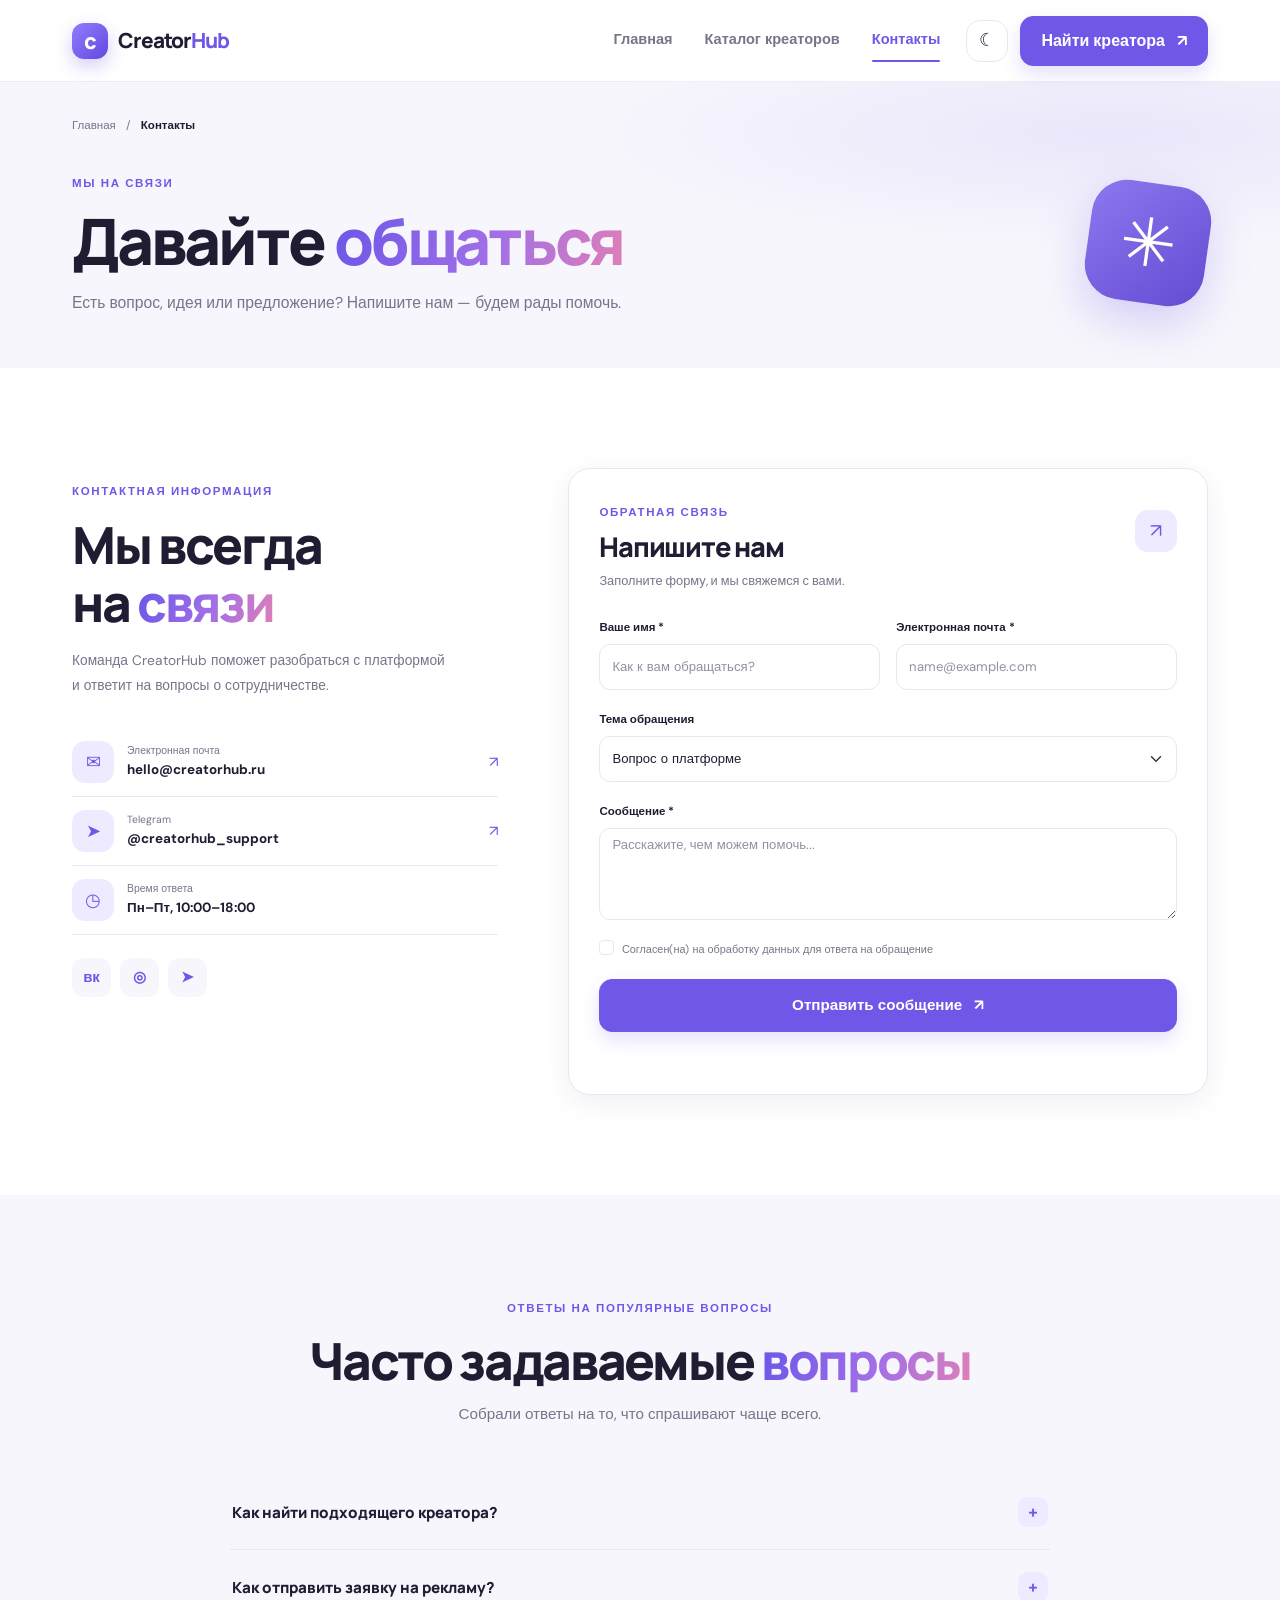
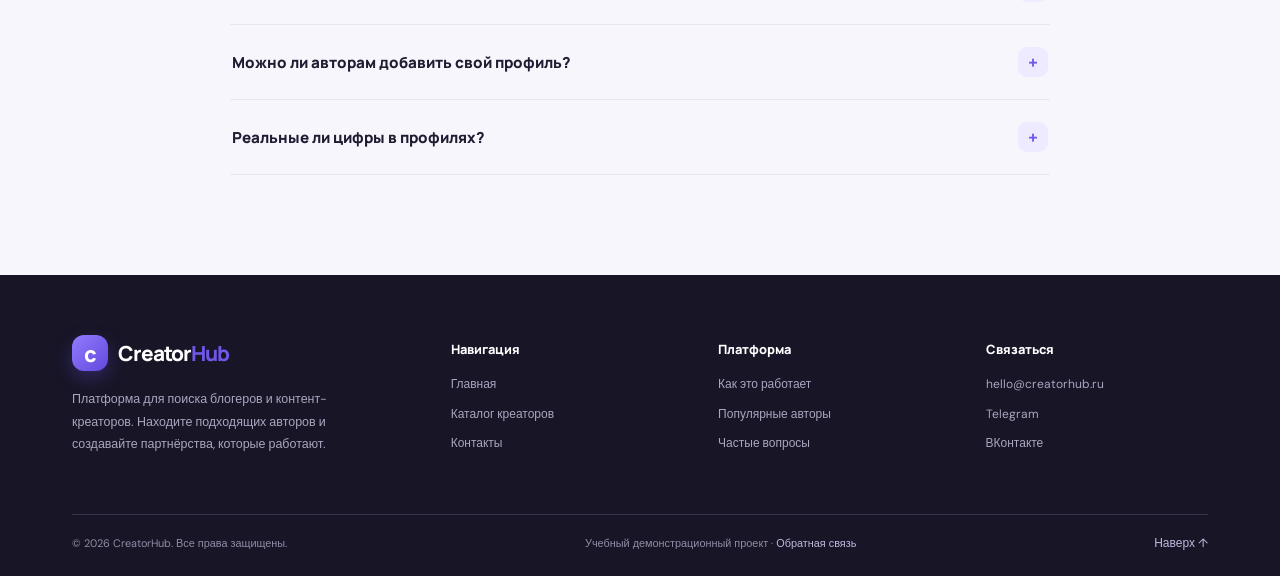
==== contacts.html @ 282c90c0 "Initial commit: CreatorHub website" ====
<!doctype html>
<html lang="ru">
<head>
  <meta charset="utf-8"><meta name="viewport" content="width=device-width, initial-scale=1">
  <meta name="description" content="Контакты CreatorHub — вопросы, предложения и обратная связь.">
  <title>Контакты — CreatorHub</title>
  <link rel="icon" href="assets/img/favicon.svg" type="image/svg+xml">
  <link rel="preconnect" href="https://fonts.googleapis.com"><link rel="preconnect" href="https://fonts.gstatic.com" crossorigin>
  <link href="https://fonts.googleapis.com/css2?family=DM+Sans:wght@400;500;600;700;800&family=Manrope:wght@400;500;600;700;800&display=swap" rel="stylesheet">
  <link href="https://cdn.jsdelivr.net/npm/bootstrap@5.3.3/dist/css/bootstrap.min.css" rel="stylesheet"><link href="assets/css/style.css" rel="stylesheet">
</head>
<body data-page="contacts">
  <div class="scroll-progress" id="scrollProgress"></div><div id="site-header"></div>
  <main>
    <section class="page-hero"><div class="container"><nav class="breadcrumbs" aria-label="Хлебные крошки"><a href="index.html">Главная</a><span>/</span><span>Контакты</span></nav><div class="page-hero-content"><div><span class="section-kicker">МЫ НА СВЯЗИ</span><h1>Давайте <span class="gradient-text">общаться</span></h1><p>Есть вопрос, идея или предложение? Напишите нам — будем рады помочь.</p></div><div class="contact-hero-mark">✳</div></div></div></section>
    <section class="section"><div class="container"><div class="contact-layout">
      <div class="contact-info-column reveal"><span class="section-kicker">КОНТАКТНАЯ ИНФОРМАЦИЯ</span><h2>Мы всегда<br>на <span class="gradient-text">связи</span></h2><p class="muted-copy">Команда CreatorHub поможет разобраться с платформой и ответит на вопросы о сотрудничестве.</p>
        <a class="contact-detail" href="mailto:hello@creatorhub.ru"><span class="contact-detail-icon">✉</span><span><small>Электронная почта</small><strong>hello@creatorhub.ru</strong></span><span class="contact-detail-arrow">↗</span></a>
        <a class="contact-detail" href="https://t.me/" target="_blank" rel="noopener"><span class="contact-detail-icon">➤</span><span><small>Telegram</small><strong>@creatorhub_support</strong></span><span class="contact-detail-arrow">↗</span></a>
        <div class="contact-detail"><span class="contact-detail-icon">◷</span><span><small>Время ответа</small><strong>Пн–Пт, 10:00–18:00</strong></span></div>
        <div class="social-links"><a href="https://vk.com/" target="_blank" rel="noopener" aria-label="ВКонтакте">вк</a><a href="https://instagram.com/" target="_blank" rel="noopener" aria-label="Instagram">◎</a><a href="https://t.me/" target="_blank" rel="noopener" aria-label="Telegram">➤</a></div>
      </div>
      <div class="contact-form-card reveal reveal-delay-1"><div class="form-card-heading"><div><span class="section-kicker">ОБРАТНАЯ СВЯЗЬ</span><h2>Напишите нам</h2></div><span class="form-heading-icon">↗</span></div><p>Заполните форму, и мы свяжемся с вами.</p>
        <form id="contactForm" class="needs-validation" novalidate>
          <div class="row g-3"><div class="col-md-6"><label class="form-label" for="contactName">Ваше имя *</label><input class="form-control" id="contactName" name="name" type="text" placeholder="Как к вам обращаться?" required minlength="2"><div class="invalid-feedback">Введите имя (не менее 2 символов).</div></div>
          <div class="col-md-6"><label class="form-label" for="contactEmail">Электронная почта *</label><input class="form-control" id="contactEmail" name="email" type="email" placeholder="name@example.com" required><div class="invalid-feedback">Введите корректный адрес почты.</div></div>
          <div class="col-12"><label class="form-label" for="contactSubject">Тема обращения</label><select class="form-select" id="contactSubject" name="subject"><option value="Вопрос о платформе">Вопрос о платформе</option><option value="Рекламное сотрудничество">Рекламное сотрудничество</option><option value="Стать креатором">Хочу стать креатором</option><option value="Другое">Другое</option></select></div>
          <div class="col-12"><label class="form-label" for="contactMessage">Сообщение *</label><textarea class="form-control" id="contactMessage" name="message" rows="4" placeholder="Расскажите, чем можем помочь..." required minlength="10"></textarea><div class="invalid-feedback">Напишите сообщение (не менее 10 символов).</div></div>
          <div class="col-12"><div class="form-check"><input class="form-check-input" id="contactAgree" type="checkbox" required><label class="form-check-label" for="contactAgree">Согласен(на) на обработку данных для ответа на обращение</label><div class="invalid-feedback">Необходимо подтвердить согласие.</div></div></div>
          <div class="col-12"><button class="btn btn-brand btn-lg w-100" type="submit">Отправить сообщение <span>↗</span></button><div class="form-status" id="contactStatus" aria-live="polite"></div></div></div>
        </form>
      </div>
    </div></div></section>
    <section class="section section-muted"><div class="container"><div class="section-heading text-center reveal"><span class="section-kicker">ОТВЕТЫ НА ПОПУЛЯРНЫЕ ВОПРОСЫ</span><h2>Часто задаваемые <span class="gradient-text">вопросы</span></h2><p>Собрали ответы на то, что спрашивают чаще всего.</p></div>
      <div class="faq-list reveal" id="faqList">
        <div class="faq-item"><button class="faq-question" aria-expanded="false">Как найти подходящего креатора? <span>+</span></button><div class="faq-answer"><p>Откройте каталог и воспользуйтесь поиском и фильтрами. Можно выбрать социальную сеть, тематику контента и диапазон подписчиков, а затем перейти в профиль автора.</p></div></div>
        <div class="faq-item"><button class="faq-question" aria-expanded="false">Как отправить заявку на рекламу? <span>+</span></button><div class="faq-answer"><p>На странице креатора заполните форму сотрудничества: укажите контактные данные, желаемый формат рекламы, бюджет и комментарий. В учебной версии отправка демонстрируется сообщением на странице.</p></div></div>
        <div class="faq-item"><button class="faq-question" aria-expanded="false">Можно ли авторам добавить свой профиль? <span>+</span></button><div class="faq-answer"><p>В демонстрационной версии каталог заполнен примерами. Возможность самостоятельной регистрации авторов может быть добавлена в следующей версии платформы.</p></div></div>
        <div class="faq-item"><button class="faq-question" aria-expanded="false">Реальные ли цифры в профилях? <span>+</span></button><div class="faq-answer"><p>Нет. Имена, фотографии и показатели в текущей версии являются демонстрационными данными, подготовленными для показа функций сайта.</p></div></div>
      </div>
    </div></section>
  </main>
  <div id="site-footer"></div><button class="back-to-top" id="backToTop" aria-label="Наверх">↑</button><div class="custom-cursor" id="customCursor" aria-hidden="true"></div>
  <script src="https://cdn.jsdelivr.net/npm/bootstrap@5.3.3/dist/js/bootstrap.bundle.min.js"></script><script src="assets/js/main.js"></script><script src="assets/js/forms.js"></script>
</body>
</html>
---- assets/css/style.css ----
:root{--bg:#fff;--surface:#fff;--surface-soft:#f7f6fc;--surface-strong:#f0eef9;--text:#201d33;--muted:#77758a;--line:#e9e6f1;--brand:#7057e8;--brand-dark:#5940d0;--brand-soft:#eeeaff;--green:#20b77b;--shadow:0 18px 55px rgba(39,28,89,.09);--shadow-small:0 8px 28px rgba(39,28,89,.07);--radius:22px;--font:'DM Sans',sans-serif;--heading:'Manrope',sans-serif}
[data-theme="dark"]{--bg:#151421;--surface:#201e30;--surface-soft:#242236;--surface-strong:#2c2942;--text:#f5f3ff;--muted:#aaa6bf;--line:#39354e;--brand:#9b89ff;--brand-dark:#8270ed;--brand-soft:#342e55;--shadow:0 18px 55px rgba(0,0,0,.25);--shadow-small:0 8px 28px rgba(0,0,0,.2)}
*{box-sizing:border-box}html{scroll-behavior:smooth;scroll-padding-top:92px}body{margin:0;background:var(--bg);color:var(--text);font-family:var(--font);font-size:15px;line-height:1.65;transition:background .25s,color .25s;overflow-x:hidden}a{color:inherit;text-decoration:none}button,input,select,textarea{font:inherit}img{max-width:100%;display:block}h1,h2,h3,h4,h5{font-family:var(--heading);font-weight:800;letter-spacing:-.045em;line-height:1.13}h1{font-size:clamp(2.8rem,6vw,5.15rem)}h2{font-size:clamp(2rem,4vw,3.25rem)}p{color:var(--muted)}.container{max-width:1160px}.gradient-text{background:linear-gradient(105deg,#7259e8 8%,#a16fe7 55%,#e07fb6 100%);-webkit-background-clip:text;background-clip:text;color:transparent}.section{padding:100px 0}.section-muted{background:var(--surface-soft)}.section-kicker,.eyebrow{font-size:.72rem;font-weight:800;letter-spacing:.14em;color:var(--brand);text-transform:uppercase}.micro-note{font-size:.72rem;text-align:right;margin:8px 0 0;color:var(--muted)}.muted-copy{color:var(--muted)}
.scroll-progress{position:fixed;z-index:1200;left:0;top:0;height:3px;width:0;background:linear-gradient(90deg,#7057e8,#d67bbe);transition:width .08s linear}.site-header{height:82px;position:sticky;top:0;z-index:1000;background:color-mix(in srgb,var(--bg) 88%,transparent);backdrop-filter:blur(16px);border-bottom:1px solid color-mix(in srgb,var(--line) 75%,transparent);transition:box-shadow .25s}.site-header.is-scrolled{box-shadow:0 8px 30px rgba(30,20,70,.06)}.nav-inner{height:100%;display:flex;align-items:center;justify-content:space-between;gap:26px}.brand{display:inline-flex;align-items:center;gap:10px;font-family:var(--heading);font-size:1.3rem;font-weight:800;letter-spacing:-.05em}.brand-mark{width:36px;height:36px;border-radius:12px;background:linear-gradient(135deg,#927cff,#6348dd);display:grid;place-items:center;color:#fff;font-size:1.35rem;font-weight:800;box-shadow:0 7px 18px rgba(112,87,232,.3)}.brand span:last-child em{font-style:normal;color:var(--brand)}.main-nav{display:flex;align-items:center;gap:32px;margin-left:auto}.main-nav a{font-weight:600;color:var(--muted);font-size:.91rem;transition:color .2s;position:relative}.main-nav a:hover,.main-nav a.active{color:var(--brand)}.main-nav a.active:after{content:"";position:absolute;bottom:-9px;left:0;right:0;height:2px;border-radius:5px;background:var(--brand)}.nav-actions{display:flex;align-items:center;gap:12px}.theme-toggle,.mobile-toggle{width:42px;height:42px;border-radius:14px;border:1px solid var(--line);background:var(--surface);color:var(--text);display:grid;place-items:center;font-size:1.1rem;cursor:pointer;transition:.2s}.theme-toggle:hover,.mobile-toggle:hover{border-color:var(--brand);color:var(--brand);transform:translateY(-2px)}.mobile-toggle{display:none}.btn-brand{background:var(--brand);color:#fff;border:1px solid var(--brand);border-radius:13px;font-weight:700;padding:12px 20px;box-shadow:0 8px 18px rgba(112,87,232,.18);transition:transform .2s,box-shadow .2s,background .2s}.btn-brand:hover,.btn-brand:focus{background:var(--brand-dark);border-color:var(--brand-dark);color:#fff;transform:translateY(-2px);box-shadow:0 12px 25px rgba(112,87,232,.28)}.btn-brand span,.btn-light span{margin-left:8px}.btn-soft{background:var(--brand-soft);color:var(--brand);border:1px solid transparent;border-radius:13px;font-weight:700;padding:12px 20px}.btn-soft:hover{background:var(--surface-strong);color:var(--brand)}.btn-lg{font-size:.95rem;padding:14px 23px}.btn-light{border-radius:13px;font-weight:800;padding:14px 22px;color:#644bd5!important}.btn-light:hover{transform:translateY(-2px)}
.hero-section{position:relative;padding:78px 0 0;background:radial-gradient(ellipse at 83% 45%,rgba(159,132,255,.12),transparent 39%),var(--bg)}.hero-grid{display:grid;grid-template-columns:1.02fr .98fr;align-items:center;gap:35px;min-height:570px}.eyebrow{display:inline-flex;align-items:center;gap:9px;padding:9px 13px;background:var(--brand-soft);border-radius:30px;letter-spacing:.06em;font-size:.65rem}.eyebrow-dot,.live-dot{width:7px;height:7px;border-radius:50%;background:#39c88d;box-shadow:0 0 0 4px rgba(57,200,141,.13)}.hero-copy h1{margin:24px 0 22px;max-width:650px}.hero-lead{font-size:1.06rem;max-width:560px;line-height:1.8;margin-bottom:28px}.hero-actions{display:flex;align-items:center;gap:13px;flex-wrap:wrap}.hero-proof{display:flex;align-items:center;gap:14px;margin-top:35px}.avatar-stack{display:flex;align-items:center;padding-left:4px}.avatar-stack img,.avatar-stack span{width:34px;height:34px;border-radius:50%;border:3px solid var(--bg);object-fit:cover;margin-left:-7px}.avatar-stack span{background:var(--brand-soft);color:var(--brand);display:grid;place-items:center;font-size:.7rem;font-weight:800}.hero-proof strong,.hero-proof small{display:block}.hero-proof strong{font-size:.78rem}.hero-proof small{font-size:.72rem;color:var(--muted)}.hero-visual{position:relative;min-height:520px;display:grid;place-items:center}.hero-main-card{position:relative;z-index:2;width:min(350px,78%);padding:15px;border-radius:25px;background:var(--surface);border:1px solid var(--line);box-shadow:0 24px 80px rgba(54,37,116,.16);transform:rotate(2.5deg)}.hero-card-top{display:flex;align-items:center;gap:9px;padding:1px 4px 13px;font-size:.72rem;font-weight:800}.mini-arrow{margin-left:auto;color:var(--brand)}.hero-feature-profile{height:330px;border-radius:17px;position:relative;overflow:hidden;background:var(--surface-strong)}.hero-feature-profile:after{content:"";position:absolute;inset:25% 0 0;background:linear-gradient(transparent,rgba(12,9,28,.8))}.hero-feature-profile img{width:100%;height:100%;object-fit:cover;object-position:center 32%}.hero-profile-overlay{position:absolute;z-index:1;left:20px;right:20px;bottom:18px;color:white}.profile-tag{font-size:.55rem;letter-spacing:.15em;color:#d6ceff;font-weight:800}.hero-profile-overlay h3{font-size:1.7rem;margin:6px 0 0}.hero-profile-overlay p{color:rgba(255,255,255,.78);font-size:.8rem;margin:2px 0 0}.hero-card-bottom{display:flex;align-items:center;justify-content:space-between;padding:14px 6px 1px}.hero-card-bottom small,.hero-card-bottom strong{display:block}.hero-card-bottom small{font-size:.61rem;color:var(--muted)}.hero-card-bottom strong{font-size:.95rem}.trend-pill{background:#e4fbef;color:#15965f;border-radius:20px;padding:6px 9px;font-size:.67rem;font-weight:800}.floating-note{position:absolute;z-index:3;display:flex;align-items:center;gap:10px;background:var(--surface);padding:12px 15px;border:1px solid var(--line);border-radius:15px;box-shadow:var(--shadow-small);animation:float 5s ease-in-out infinite}.note-top{top:80px;right:-5px}.note-bottom{bottom:75px;left:-18px;animation-delay:-2s}.floating-note strong,.floating-note small{display:block}.floating-note strong{font-size:.72rem}.floating-note small{color:var(--muted);font-size:.62rem}.note-icon{width:32px;height:32px;border-radius:10px;display:grid;place-items:center}.note-purple{background:var(--brand-soft);color:var(--brand)}.note-green{background:#e5fbf0;color:#17a56b}.hero-orbit{position:absolute;border:1px solid rgba(131,111,232,.18);border-radius:50%;width:450px;height:450px}.orbit-two{width:350px;height:350px;border-style:dashed}.hero-sparkle{position:absolute;color:#a58ef7;font-size:2rem}.sparkle-one{top:40px;left:65px}.sparkle-two{bottom:30px;right:45px;font-size:1.3rem}.hero-bottom-line{display:flex;justify-content:space-between;align-items:center;gap:20px;padding:24px 0 22px;border-top:1px solid var(--line);margin-top:12px;color:var(--muted);font-size:.75rem}.platform-wordmarks{display:flex;gap:28px;align-items:center;color:var(--text);font-weight:800;font-size:.8rem}.platform-wordmarks span{opacity:.75}
.section-stats{padding:0 0 32px}.stats-panel{display:grid;grid-template-columns:1.35fr repeat(3,1fr);align-items:center;padding:32px 38px;border:1px solid var(--line);border-radius:22px;background:var(--surface);box-shadow:var(--shadow-small);gap:20px}.stats-intro h2{font-size:1.6rem;margin:9px 0 0}.stat-item{padding-left:25px;border-left:1px solid var(--line)}.stat-item strong{font-family:var(--heading);font-size:1.8rem;letter-spacing:-.06em;display:block;color:var(--text)}.stat-item span{font-size:.75rem;color:var(--muted)}.section-heading{max-width:720px;margin:0 auto 48px}.section-heading h2,.section-heading-row h2{margin:13px 0 12px}.section-heading p,.section-heading-row p{margin:0;font-size:.95rem}.steps-grid{display:grid;grid-template-columns:repeat(3,1fr);gap:20px}.step-card{position:relative;padding:30px;border:1px solid var(--line);border-radius:20px;background:var(--surface);transition:transform .25s,border-color .25s,box-shadow .25s}.step-card:hover{transform:translateY(-7px);border-color:rgba(112,87,232,.4);box-shadow:var(--shadow-small)}.step-number{position:absolute;top:25px;right:25px;font-size:.7rem;font-weight:800;color:var(--muted);opacity:.6}.step-icon{width:52px;height:52px;display:grid;place-items:center;border-radius:16px;background:var(--brand-soft);color:var(--brand);font-size:1.6rem;margin-bottom:28px}.step-card h3{font-size:1.2rem;margin-bottom:10px}.step-card p{font-size:.84rem;line-height:1.75;margin:0}.section-heading-row{display:flex;align-items:flex-end;justify-content:space-between;gap:25px;margin-bottom:35px}.section-heading-row h2{margin-bottom:10px}.text-link{color:var(--brand);font-weight:800;font-size:.84rem;white-space:nowrap}.text-link span{margin-left:6px}.creator-card{height:100%;padding:12px;border:1px solid var(--line);border-radius:20px;background:var(--surface);transition:transform .25s,box-shadow .25s,border-color .25s;overflow:hidden}.creator-card:hover{transform:translateY(-6px);box-shadow:var(--shadow);border-color:rgba(112,87,232,.35)}.creator-card-image{height:205px;position:relative;border-radius:14px;overflow:hidden;background:var(--surface-strong)}.creator-card-image img{width:100%;height:100%;object-fit:cover;transition:transform .5s}.creator-card:hover .creator-card-image img{transform:scale(1.05)}.creator-badges{position:absolute;top:11px;left:11px;display:flex;gap:5px;flex-wrap:wrap}.creator-badge{padding:5px 9px;border-radius:30px;background:rgba(255,255,255,.92);color:#6250b7;font-size:.59rem;font-weight:800;backdrop-filter:blur(8px)}.creator-badge.badge-green{color:#13855b}.creator-badge.badge-blue{color:#3066bb}.creator-card-body{padding:14px 4px 3px}.creator-name-line{display:flex;align-items:center;justify-content:space-between;gap:8px}.creator-name-line h3{font-size:1.02rem;margin:0}.verified-mark{color:#5c9bea;font-size:.83rem}.creator-handle{font-size:.7rem;color:var(--muted);margin:3px 0 12px}.creator-category{display:inline-block;background:var(--surface-soft);border-radius:7px;padding:4px 8px;color:var(--muted);font-size:.65rem;margin-bottom:12px}.creator-meta{display:flex;justify-content:space-between;border-top:1px solid var(--line);padding-top:11px;margin-top:1px}.creator-meta small,.creator-meta strong{display:block}.creator-meta small{font-size:.62rem;color:var(--muted)}.creator-meta strong{font-size:.85rem}.creator-card-actions{display:flex;gap:8px;margin-top:13px}.creator-card-actions .btn{flex:1;padding:9px 8px;font-size:.75rem;border-radius:10px}.skeleton-card{height:370px;border-radius:20px;background:linear-gradient(100deg,var(--surface-strong) 25%,var(--surface-soft) 38%,var(--surface-strong) 60%);background-size:200% 100%;animation:shimmer 1.4s infinite}.platform-grid{display:grid;grid-template-columns:repeat(4,1fr);gap:16px}.platform-card{position:relative;padding:24px 20px;border:1px solid var(--line);border-radius:18px;background:var(--surface);transition:.25s}.platform-card:hover{transform:translateY(-5px);border-color:rgba(112,87,232,.4);box-shadow:var(--shadow-small)}.platform-symbol{width:45px;height:45px;border-radius:14px;display:grid;place-items:center;font-size:1.55rem;margin-bottom:19px}.tiktok-symbol{background:#eaf8f8;color:#15151c}.instagram-symbol{background:#fcebf2;color:#d64d8b}.youtube-symbol{background:#ffeded;color:#e33f3f}.telegram-symbol{background:#e7f4ff;color:#2793d4}.platform-card strong,.platform-card small{display:block}.platform-card strong{font-size:1rem}.platform-card small{font-size:.7rem;color:var(--muted);margin-top:3px}.platform-arrow{position:absolute;right:20px;top:24px;color:var(--brand)}.cta-section{padding-top:10px}.cta-panel{position:relative;display:flex;justify-content:space-between;align-items:center;gap:30px;padding:55px 60px;border-radius:25px;background:linear-gradient(115deg,#5741c7,#8165e9 65%,#a377db);color:white;overflow:hidden}.cta-panel .section-kicker{color:#ddd5ff}.cta-panel h2{font-size:clamp(1.8rem,4vw,2.65rem);margin:13px 0 12px;color:white}.cta-panel p{color:rgba(255,255,255,.75);margin:0}.cta-decoration{position:absolute;font-size:13rem;right:35%;top:-65px;color:rgba(255,255,255,.08);pointer-events:none}
.page-hero{padding:34px 0 52px;background:radial-gradient(ellipse at 87% 18%,rgba(151,126,245,.13),transparent 35%),var(--surface-soft)}.breadcrumbs{display:flex;align-items:center;gap:10px;font-size:.72rem;color:var(--muted);margin-bottom:35px}.breadcrumbs a:hover{color:var(--brand)}.breadcrumbs span:last-child{color:var(--text);font-weight:700}.page-hero-content{display:flex;justify-content:space-between;align-items:center;gap:30px}.page-hero h1{font-size:clamp(2.45rem,5vw,4rem);margin:10px 0 13px}.page-hero p{max-width:650px;margin:0;font-size:.98rem}.catalog-counter{display:flex;align-items:center;gap:12px;padding:17px 22px;border:1px solid var(--line);border-radius:16px;background:var(--surface)}.catalog-counter strong{font-size:2rem;font-family:var(--heading);letter-spacing:-.07em;color:var(--brand)}.catalog-counter span{font-size:.72rem;line-height:1.4;color:var(--muted)}.compact-page-hero{padding-bottom:39px}.compact-page-hero .breadcrumbs{margin-bottom:24px}.catalog-section{padding-top:55px}.filter-panel{background:var(--surface);border:1px solid var(--line);border-radius:20px;padding:22px;box-shadow:var(--shadow-small)}.search-wrap{position:relative;margin-bottom:18px}.search-icon{position:absolute;left:15px;top:7px;font-size:1.65rem;color:var(--muted)}.search-wrap .form-control{height:50px;padding-left:48px;padding-right:55px;border-radius:12px}.search-wrap kbd{position:absolute;right:14px;top:15px;font-size:.6rem;background:var(--surface-soft);color:var(--muted);border:1px solid var(--line);border-radius:5px;padding:2px 5px}.filter-grid{display:grid;grid-template-columns:repeat(4,1fr);gap:13px}.filter-field label,.form-label{font-size:.72rem;font-weight:700;margin-bottom:7px;color:var(--text)}.form-control,.form-select{background-color:var(--surface);color:var(--text);border:1px solid var(--line);border-radius:11px;min-height:46px;font-size:.82rem}.form-control::placeholder{color:var(--muted);opacity:.8}.form-control:focus,.form-select:focus{background:var(--surface);color:var(--text);border-color:var(--brand);box-shadow:0 0 0 .2rem rgba(112,87,232,.13)}.filter-bottom{display:flex;align-items:center;justify-content:space-between;border-top:1px solid var(--line);margin-top:17px;padding-top:14px;color:var(--muted);font-size:.72rem}.reset-filters{border:0;background:none;color:var(--brand);font-weight:800;font-size:.72rem}.catalog-toolbar{display:flex;align-items:flex-end;justify-content:space-between;margin:42px 0 20px}.catalog-toolbar h2{font-size:1.55rem;margin:0 0 6px}.catalog-toolbar p{font-size:.78rem;margin:0}.catalog-view-label{background:var(--surface-soft);padding:7px 11px;border-radius:20px;font-size:.64rem;color:var(--muted)}.empty-state{text-align:center;padding:70px 15px}.empty-icon{font-size:3.6rem;color:var(--brand)}.empty-state h3{font-size:1.35rem;margin:12px 0 8px}.empty-state p{font-size:.85rem}.catalog-bottom-note{text-align:center;padding-top:36px;color:var(--muted);font-size:.72rem}.catalog-bottom-note span{color:var(--brand)}
.profile-section{padding-top:45px}.profile-layout{display:grid;grid-template-columns:minmax(0,1.2fr) minmax(340px,.8fr);align-items:start;gap:28px}.profile-main-card,.collab-card{border:1px solid var(--line);border-radius:22px;background:var(--surface);box-shadow:var(--shadow-small)}.profile-main-card{overflow:hidden}.profile-cover{height:175px;background:linear-gradient(115deg,#6652d2,#a17be8 60%,#e49cc0);position:relative}.profile-cover:after{content:"✳";position:absolute;right:50px;top:-55px;font-size:15rem;color:rgba(255,255,255,.12)}.profile-summary{display:flex;align-items:flex-end;gap:22px;padding:0 28px 20px;margin-top:-68px;position:relative}.profile-avatar{width:132px;height:132px;border-radius:25px;object-fit:cover;border:5px solid var(--surface);box-shadow:var(--shadow-small);background:var(--surface-strong)}.profile-title-wrap{padding-bottom:8px;flex:1}.profile-title-wrap h2{font-size:1.75rem;margin:0 0 4px}.profile-handle{font-size:.8rem;color:var(--muted)}.profile-badge-row{display:flex;gap:6px;flex-wrap:wrap;margin-top:9px}.profile-content{padding:0 28px 28px}.profile-content h3{font-size:1.06rem;margin:26px 0 10px}.profile-content>p{font-size:.85rem;line-height:1.8}.profile-platforms{display:flex;gap:9px;flex-wrap:wrap}.social-chip{padding:9px 12px;border-radius:10px;background:var(--surface-soft);font-size:.72rem;font-weight:700;color:var(--text)}.social-chip:hover{background:var(--brand-soft);color:var(--brand)}.profile-stat-grid{display:grid;grid-template-columns:repeat(3,1fr);gap:10px;margin:18px 0}.profile-stat{background:var(--surface-soft);padding:15px;border-radius:13px}.profile-stat small,.profile-stat strong{display:block}.profile-stat small{font-size:.64rem;color:var(--muted)}.profile-stat strong{font-size:1.2rem;font-family:var(--heading);margin-top:4px}.format-list{display:flex;gap:8px;flex-wrap:wrap}.format-chip{padding:7px 10px;border:1px solid var(--line);border-radius:9px;font-size:.7rem;color:var(--muted)}.collab-card{padding:25px;position:sticky;top:105px}.collab-card h2{font-size:1.55rem;margin:9px 0}.collab-card>p{font-size:.78rem;margin-bottom:20px}.collab-card .form-control,.collab-card .form-select{font-size:.78rem}.form-status{font-size:.78rem;margin-top:12px;min-height:20px}.form-status.success{color:#159a67}.form-status.error{color:#d04c64}.profile-loading{grid-column:1/-1;text-align:center;padding:80px;color:var(--brand)}
.contact-hero-mark{width:120px;height:120px;border-radius:35px;display:grid;place-items:center;font-size:4.2rem;color:white;background:linear-gradient(135deg,#8d78ef,#654bd3);box-shadow:0 18px 45px rgba(112,87,232,.25);transform:rotate(8deg)}.contact-layout{display:grid;grid-template-columns:.8fr 1.2fr;gap:70px;align-items:start}.contact-info-column{padding:10px 0}.contact-info-column h2{margin:13px 0 17px}.contact-info-column>p{font-size:.86rem;max-width:380px;line-height:1.8;margin-bottom:30px}.contact-detail{display:flex;align-items:center;gap:13px;padding:13px 0;border-bottom:1px solid var(--line)}.contact-detail-icon{width:42px;height:42px;flex:0 0 42px;display:grid;place-items:center;border-radius:13px;background:var(--brand-soft);color:var(--brand);font-size:1.15rem}.contact-detail small,.contact-detail strong{display:block}.contact-detail small{font-size:.65rem;color:var(--muted)}.contact-detail strong{font-size:.84rem}.contact-detail-arrow{margin-left:auto;color:var(--brand)}.social-links{display:flex;gap:9px;margin-top:23px}.social-links a{width:39px;height:39px;display:grid;place-items:center;border-radius:12px;background:var(--surface-soft);font-weight:800;color:var(--brand)}.social-links a:hover{background:var(--brand);color:white}.contact-form-card{padding:30px;border:1px solid var(--line);background:var(--surface);border-radius:22px;box-shadow:var(--shadow-small)}.form-card-heading{display:flex;align-items:center;justify-content:space-between}.form-card-heading h2{font-size:1.7rem;margin:8px 0 0}.form-heading-icon{width:42px;height:42px;display:grid;place-items:center;border-radius:13px;background:var(--brand-soft);color:var(--brand);font-size:1.2rem}.contact-form-card>p{font-size:.8rem;margin:8px 0 22px}.form-check-label{font-size:.68rem;color:var(--muted)}.form-check-input{background-color:var(--surface);border-color:var(--line)}.form-check-input:checked{background-color:var(--brand);border-color:var(--brand)}.faq-list{max-width:820px;margin:0 auto}.faq-item{border-bottom:1px solid var(--line)}.faq-question{width:100%;display:flex;align-items:center;justify-content:space-between;gap:20px;padding:22px 2px;border:0;background:transparent;color:var(--text);text-align:left;font-family:var(--heading);font-size:.95rem;font-weight:800}.faq-question span{width:30px;height:30px;border-radius:9px;display:grid;place-items:center;background:var(--brand-soft);color:var(--brand);font-size:1.1rem;transition:transform .2s}.faq-question[aria-expanded="true"] span{transform:rotate(45deg)}.faq-answer{display:grid;grid-template-rows:0fr;transition:grid-template-rows .3s}.faq-answer p{overflow:hidden;margin:0;padding:0 45px 0 2px;font-size:.82rem;line-height:1.8}.faq-item.open .faq-answer{grid-template-rows:1fr}.faq-item.open .faq-answer p{padding-bottom:20px}
.site-footer{background:#171526;color:#fff;padding:60px 0 22px;margin-top:0}.footer-grid{display:grid;grid-template-columns:1.5fr 1fr 1fr 1fr;gap:45px;padding-bottom:42px}.footer-brand .brand{color:#fff;margin-bottom:17px}.footer-brand p{max-width:290px;color:#aaa6bf;font-size:.78rem;line-height:1.8}.footer-column h3{font-size:.8rem;letter-spacing:0;color:#fff;margin:7px 0 18px}.footer-column a,.footer-column span{display:block;color:#aaa6bf;font-size:.75rem;margin:10px 0;transition:color .2s}.footer-column a:hover{color:#c5baff}.footer-bottom{border-top:1px solid #38344e;padding-top:19px;display:flex;align-items:center;justify-content:space-between;gap:20px;color:#918da5;font-size:.68rem}.footer-bottom a{color:#c0b9df}.footer-back-top{color:#c0b9df;font-size:.75rem}.back-to-top{position:fixed;right:24px;bottom:24px;width:45px;height:45px;border:0;border-radius:14px;background:var(--brand);color:white;font-size:1.25rem;box-shadow:0 8px 22px rgba(112,87,232,.3);cursor:pointer;opacity:0;visibility:hidden;transform:translateY(10px);transition:.25s;z-index:900}.back-to-top.visible{opacity:1;visibility:visible;transform:translateY(0)}.custom-cursor{position:fixed;left:0;top:0;width:12px;height:12px;border:2px solid var(--brand);border-radius:50%;pointer-events:none;z-index:2000;transform:translate(-50%,-50%);opacity:0;transition:width .18s,height .18s,background .18s,opacity .2s}.custom-cursor.cursor-active{width:35px;height:35px;background:rgba(112,87,232,.12)}
.modal-backdrop-custom{position:fixed;inset:0;background:rgba(15,12,34,.62);backdrop-filter:blur(5px);z-index:1300;display:grid;place-items:center;padding:20px;opacity:0;animation:fadeIn .2s forwards}.creator-modal{position:relative;width:min(480px,100%);background:var(--surface);border-radius:22px;padding:18px;box-shadow:0 30px 100px rgba(0,0,0,.25);transform:translateY(12px);animation:modalIn .25s forwards}.modal-close{position:absolute;right:27px;top:27px;width:34px;height:34px;border:0;border-radius:10px;background:rgba(255,255,255,.92);color:#302b45;font-size:1.25rem;z-index:2}.modal-cover{height:180px;border-radius:15px;overflow:hidden}.modal-cover img{width:100%;height:100%;object-fit:cover}.modal-content-custom{padding:18px 4px 4px}.modal-content-custom h2{font-size:1.4rem;margin:0 0 5px}.modal-content-custom p{font-size:.8rem}.modal-stat-row{display:flex;gap:25px;padding:13px 0;border-top:1px solid var(--line);border-bottom:1px solid var(--line);margin:15px 0}.modal-stat-row strong,.modal-stat-row small{display:block}.modal-stat-row strong{font-size:1rem}.modal-stat-row small{font-size:.62rem;color:var(--muted)}.toast-area{position:fixed;right:24px;top:100px;z-index:1600;display:grid;gap:10px}.site-toast{background:var(--surface);color:var(--text);border:1px solid var(--line);border-left:4px solid var(--green);border-radius:13px;padding:13px 16px;min-width:260px;max-width:350px;box-shadow:var(--shadow);font-size:.8rem;animation:toastIn .3s}.site-toast.error{border-left-color:#e15e72}.reveal{opacity:0;transform:translateY(22px);transition:opacity .65s ease,transform .65s ease}.reveal.is-visible{opacity:1;transform:translateY(0)}.reveal-delay-1{transition-delay:.1s}.reveal-delay-2{transition-delay:.2s}
@keyframes float{0%,100%{transform:translateY(0)}50%{transform:translateY(-9px)}}@keyframes shimmer{to{background-position:-200% 0}}@keyframes fadeIn{to{opacity:1}}@keyframes modalIn{to{transform:translateY(0)}}@keyframes toastIn{from{opacity:0;transform:translateX(15px)}to{opacity:1;transform:translateX(0)}}
@media(max-width:991px){.main-nav{gap:19px}.hero-grid{grid-template-columns:1fr 1fr;gap:10px}.hero-visual{min-height:460px}.hero-main-card{width:78%}.hero-feature-profile{height:280px}.note-top{right:-8px}.note-bottom{left:-5px}.stats-panel{grid-template-columns:repeat(3,1fr)}.stats-intro{grid-column:1/-1}.stat-item:first-of-type{border-left:0;padding-left:0}.footer-grid{grid-template-columns:1.4fr 1fr 1fr;gap:30px}.footer-column:last-child{grid-column:2/4}.profile-layout{grid-template-columns:1fr 340px;gap:18px}.profile-summary{gap:15px;padding-left:20px;padding-right:20px}.profile-content{padding-left:20px;padding-right:20px}.contact-layout{gap:35px}}
@media(max-width:767px){.site-header{height:70px}.nav-inner{gap:10px}.brand{font-size:1.15rem}.brand-mark{width:33px;height:33px}.mobile-toggle{display:grid}.nav-actions .btn{display:none}.main-nav{display:none;position:absolute;left:16px;right:16px;top:70px;padding:18px;border:1px solid var(--line);border-radius:16px;background:var(--surface);box-shadow:var(--shadow);flex-direction:column;align-items:stretch;gap:0}.main-nav.open{display:flex}.main-nav a{padding:12px 8px}.main-nav a.active:after{display:none}.nav-actions{margin-left:auto}.hero-section{padding-top:52px}.hero-grid{grid-template-columns:1fr}.hero-copy h1{font-size:clamp(2.65rem,12vw,4.3rem)}.hero-lead{font-size:.95rem}.hero-visual{min-height:430px;margin-top:12px}.hero-main-card{width:min(330px,76%)}.hero-feature-profile{height:275px}.note-top{right:0;top:40px}.note-bottom{left:0;bottom:45px}.hero-orbit{width:340px;height:340px}.orbit-two{width:270px;height:270px}.hero-bottom-line{align-items:flex-start;flex-direction:column;gap:12px}.platform-wordmarks{gap:16px;flex-wrap:wrap}.section{padding:72px 0}.section-stats{padding-top:0;padding-bottom:25px}.stats-panel{grid-template-columns:1fr 1fr;padding:22px;gap:20px}.stats-intro{grid-column:1/-1}.stat-item{padding-left:15px}.stat-item:nth-of-type(2){border-left:0;padding-left:0}.stat-item strong{font-size:1.5rem}.steps-grid{grid-template-columns:1fr}.step-card{padding:25px}.section-heading-row{align-items:flex-start;flex-direction:column}.platform-grid{grid-template-columns:1fr 1fr}.cta-panel{padding:35px 25px;align-items:flex-start;flex-direction:column}.cta-decoration{right:4%;font-size:9rem;top:-35px}.page-hero{padding:25px 0 38px}.breadcrumbs{margin-bottom:25px}.page-hero-content{align-items:flex-start}.page-hero h1{font-size:2.5rem}.catalog-counter{padding:12px}.catalog-counter strong{font-size:1.5rem}.catalog-section{padding-top:35px}.filter-grid{grid-template-columns:1fr 1fr}.filter-panel{padding:16px}.filter-bottom{align-items:flex-start;gap:10px}.catalog-toolbar{margin-top:32px}.catalog-view-label{display:none}.profile-layout{grid-template-columns:1fr}.collab-card{position:static}.profile-summary{align-items:center;flex-wrap:wrap;margin-top:-55px}.profile-avatar{width:105px;height:105px;border-radius:20px}.profile-title-wrap{padding-top:44px;margin-left:-120px;padding-left:120px;width:100%;flex-basis:100%}.profile-title-wrap h2{font-size:1.45rem}.profile-stat-grid{grid-template-columns:repeat(3,1fr)}.contact-hero-mark{width:75px;height:75px;font-size:2.8rem;border-radius:22px}.contact-layout{grid-template-columns:1fr;gap:35px}.contact-form-card{padding:22px}.footer-grid{grid-template-columns:1fr 1fr;gap:25px}.footer-brand{grid-column:1/-1}.footer-column:last-child{grid-column:auto}.footer-bottom{align-items:flex-start;flex-direction:column;gap:7px}.back-to-top{right:16px;bottom:16px}.custom-cursor{display:none}}
@media(max-width:420px){.hero-actions{align-items:stretch;flex-direction:column}.hero-actions .btn{width:100%}.hero-visual{min-height:390px}.hero-feature-profile{height:240px}.floating-note{padding:9px 10px}.floating-note strong{font-size:.65rem}.floating-note small{font-size:.56rem}.note-top{right:-3px}.note-bottom{left:-3px}.filter-grid{grid-template-columns:1fr}.filter-bottom{flex-direction:column}.platform-grid{gap:10px}.platform-card{padding:18px 14px}.profile-stat-grid{gap:6px}.profile-stat{padding:10px}.profile-stat strong{font-size:.95rem}.footer-grid{gap:18px}.footer-column h3{margin-bottom:12px}}
@media(prefers-reduced-motion:reduce){*,*::before,*::after{scroll-behavior:auto!important;animation-duration:.01ms!important;animation-iteration-count:1!important;transition-duration:.01ms!important}.reveal{opacity:1;transform:none}}
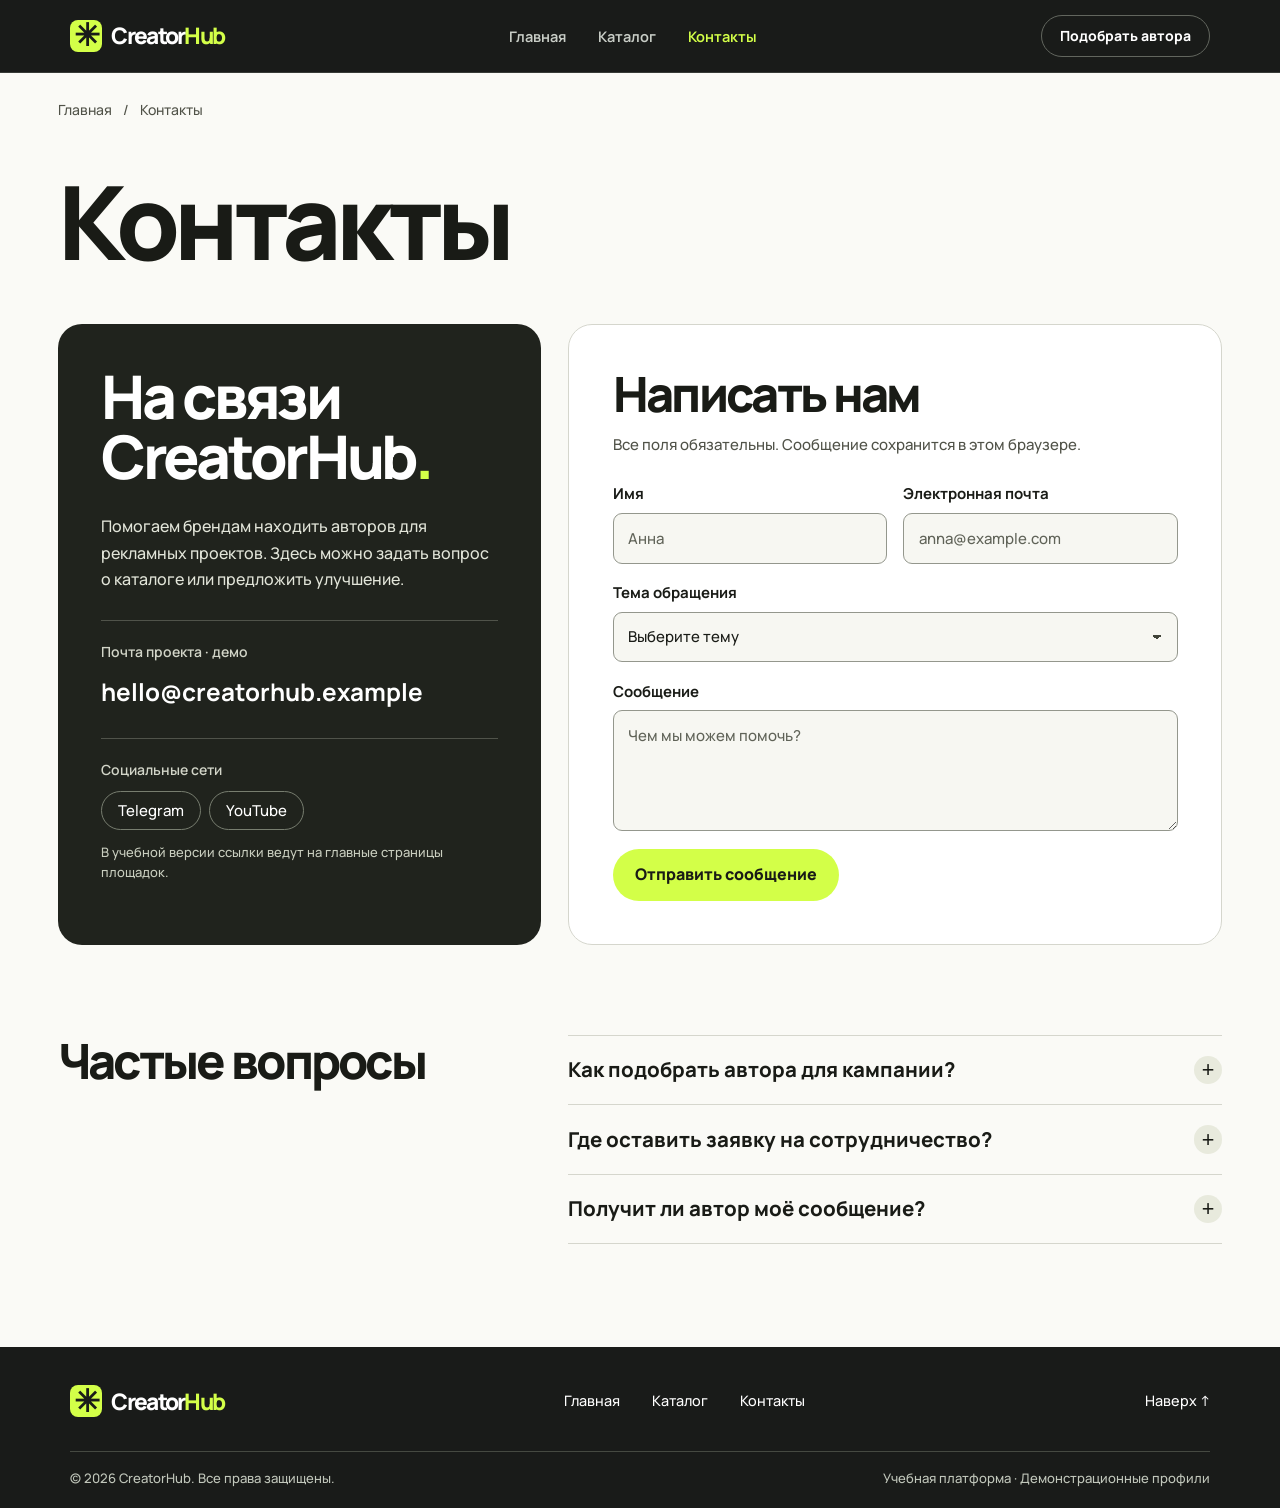
==== commit 59cff179: "Replace CreatorHub with the motion design site" ====
--- a/contacts.html
+++ b/contacts.html
@@ -1,46 +1,79 @@
 <!doctype html>
 <html lang="ru">
 <head>
-  <meta charset="utf-8"><meta name="viewport" content="width=device-width, initial-scale=1">
-  <meta name="description" content="Контакты CreatorHub — вопросы, предложения и обратная связь.">
+  <meta charset="utf-8">
+  <meta name="viewport" content="width=device-width, initial-scale=1">
+  <meta name="description" content="Контакты CreatorHub, форма обратной связи и ответы на вопросы о поиске креаторов.">
   <title>Контакты — CreatorHub</title>
-  <link rel="icon" href="assets/img/favicon.svg" type="image/svg+xml">
-  <link rel="preconnect" href="https://fonts.googleapis.com"><link rel="preconnect" href="https://fonts.gstatic.com" crossorigin>
-  <link href="https://fonts.googleapis.com/css2?family=DM+Sans:wght@400;500;600;700;800&family=Manrope:wght@400;500;600;700;800&display=swap" rel="stylesheet">
-  <link href="https://cdn.jsdelivr.net/npm/bootstrap@5.3.3/dist/css/bootstrap.min.css" rel="stylesheet"><link href="assets/css/style.css" rel="stylesheet">
+  <link rel="stylesheet" href="vendor/bootstrap.min.css">
+  <link rel="stylesheet" href="css/style.css">
+  <link rel="stylesheet" href="css/contacts.css">
+  <link rel="stylesheet" href="css/responsive.css">
 </head>
-<body data-page="contacts">
-  <div class="scroll-progress" id="scrollProgress"></div><div id="site-header"></div>
-  <main>
-    <section class="page-hero"><div class="container"><nav class="breadcrumbs" aria-label="Хлебные крошки"><a href="index.html">Главная</a><span>/</span><span>Контакты</span></nav><div class="page-hero-content"><div><span class="section-kicker">МЫ НА СВЯЗИ</span><h1>Давайте <span class="gradient-text">общаться</span></h1><p>Есть вопрос, идея или предложение? Напишите нам — будем рады помочь.</p></div><div class="contact-hero-mark">✳</div></div></div></section>
-    <section class="section"><div class="container"><div class="contact-layout">
-      <div class="contact-info-column reveal"><span class="section-kicker">КОНТАКТНАЯ ИНФОРМАЦИЯ</span><h2>Мы всегда<br>на <span class="gradient-text">связи</span></h2><p class="muted-copy">Команда CreatorHub поможет разобраться с платформой и ответит на вопросы о сотрудничестве.</p>
-        <a class="contact-detail" href="mailto:hello@creatorhub.ru"><span class="contact-detail-icon">✉</span><span><small>Электронная почта</small><strong>hello@creatorhub.ru</strong></span><span class="contact-detail-arrow">↗</span></a>
-        <a class="contact-detail" href="https://t.me/" target="_blank" rel="noopener"><span class="contact-detail-icon">➤</span><span><small>Telegram</small><strong>@creatorhub_support</strong></span><span class="contact-detail-arrow">↗</span></a>
-        <div class="contact-detail"><span class="contact-detail-icon">◷</span><span><small>Время ответа</small><strong>Пн–Пт, 10:00–18:00</strong></span></div>
-        <div class="social-links"><a href="https://vk.com/" target="_blank" rel="noopener" aria-label="ВКонтакте">вк</a><a href="https://instagram.com/" target="_blank" rel="noopener" aria-label="Instagram">◎</a><a href="https://t.me/" target="_blank" rel="noopener" aria-label="Telegram">➤</a></div>
+<body>
+  <header class="site-head"></header>
+  <main id="main" class="connect">
+    <nav class="connect__crumbs" aria-label="Хлебные крошки">
+      <a href="index.html">Главная</a><span aria-hidden="true">/</span><span aria-current="page">Контакты</span>
+    </nav>
+    <h1 class="connect__title">Контакты</h1>
+    <div class="connect__layout">
+      <section class="connect__address" aria-labelledby="address-title">
+        <h2 id="address-title">На связи<br>CreatorHub<span aria-hidden="true">.</span></h2>
+        <p>Помогаем брендам находить авторов для рекламных проектов. Здесь можно задать вопрос о каталоге или предложить улучшение.</p>
+        <div class="connect__channel">
+          <span class="connect__label">Почта проекта · демо</span>
+          <a href="mailto:hello@creatorhub.example">hello@creatorhub.example</a>
+        </div>
+        <div class="connect__channel">
+          <span class="connect__label">Социальные сети</span>
+          <div class="connect__socials">
+            <a href="https://telegram.org/" target="_blank" rel="noopener noreferrer">Telegram</a>
+            <a href="https://www.youtube.com/" target="_blank" rel="noopener noreferrer">YouTube</a>
+          </div>
+          <small>В учебной версии ссылки ведут на главные страницы площадок.</small>
+        </div>
+      </section>
+      <section class="connect__form-panel" aria-labelledby="write-title">
+        <h2 id="write-title">Написать нам</h2>
+        <p class="connect__hint">Все поля обязательны. Сообщение сохранится в этом браузере.</p>
+        <form class="connect__form" data-inquiry="feedback">
+          <div class="connect__row">
+            <label for="feedback-name">Имя
+              <input id="feedback-name" name="name" autocomplete="name" required maxlength="100" placeholder="Анна">
+            </label>
+            <label for="feedback-email">Электронная почта
+              <input id="feedback-email" type="email" name="email" autocomplete="email" required maxlength="254" placeholder="anna@example.com">
+            </label>
+          </div>
+          <label for="feedback-topic">Тема обращения
+            <select id="feedback-topic" name="topic" required>
+              <option value="">Выберите тему</option>
+              <option>Поиск креатора</option>
+              <option>Сотрудничество</option>
+              <option>Предложение для платформы</option>
+              <option>Другой вопрос</option>
+            </select>
+          </label>
+          <label for="feedback-message">Сообщение
+            <textarea id="feedback-message" name="message" required maxlength="3000" rows="4" placeholder="Чем мы можем помочь?"></textarea>
+          </label>
+          <button type="submit" class="connect__send">Отправить сообщение</button>
+          <p class="form-status" role="status" aria-live="polite"></p>
+        </form>
+      </section>
+    </div>
+    <section class="connect__faq" id="faq" aria-labelledby="faq-title">
+      <h2 id="faq-title">Частые вопросы</h2>
+      <div>
+        <details><summary>Как подобрать автора для кампании?</summary><p>Откройте <a href="creators.html">каталог креаторов</a>, укажите площадку, тематику и размер аудитории. В карточке автора можно посмотреть краткую информацию, а в профиле — узнать подробнее о подписчиках и форматах рекламы.</p></details>
+        <details><summary>Где оставить заявку на сотрудничество?</summary><p>Перейдите в профиль выбранного автора и заполните форму заявки. Укажите формат рекламы, бюджет и контактную почту. В комментарии можно добавить сроки и задачу кампании.</p></details>
+        <details><summary>Получит ли автор моё сообщение?</summary><p>CreatorHub работает в учебном режиме. Заявки на сотрудничество и сообщения обратной связи сохраняются только в браузере на устройстве, где вы заполнили форму.</p></details>
       </div>
-      <div class="contact-form-card reveal reveal-delay-1"><div class="form-card-heading"><div><span class="section-kicker">ОБРАТНАЯ СВЯЗЬ</span><h2>Напишите нам</h2></div><span class="form-heading-icon">↗</span></div><p>Заполните форму, и мы свяжемся с вами.</p>
-        <form id="contactForm" class="needs-validation" novalidate>
-          <div class="row g-3"><div class="col-md-6"><label class="form-label" for="contactName">Ваше имя *</label><input class="form-control" id="contactName" name="name" type="text" placeholder="Как к вам обращаться?" required minlength="2"><div class="invalid-feedback">Введите имя (не менее 2 символов).</div></div>
-          <div class="col-md-6"><label class="form-label" for="contactEmail">Электронная почта *</label><input class="form-control" id="contactEmail" name="email" type="email" placeholder="name@example.com" required><div class="invalid-feedback">Введите корректный адрес почты.</div></div>
-          <div class="col-12"><label class="form-label" for="contactSubject">Тема обращения</label><select class="form-select" id="contactSubject" name="subject"><option value="Вопрос о платформе">Вопрос о платформе</option><option value="Рекламное сотрудничество">Рекламное сотрудничество</option><option value="Стать креатором">Хочу стать креатором</option><option value="Другое">Другое</option></select></div>
-          <div class="col-12"><label class="form-label" for="contactMessage">Сообщение *</label><textarea class="form-control" id="contactMessage" name="message" rows="4" placeholder="Расскажите, чем можем помочь..." required minlength="10"></textarea><div class="invalid-feedback">Напишите сообщение (не менее 10 символов).</div></div>
-          <div class="col-12"><div class="form-check"><input class="form-check-input" id="contactAgree" type="checkbox" required><label class="form-check-label" for="contactAgree">Согласен(на) на обработку данных для ответа на обращение</label><div class="invalid-feedback">Необходимо подтвердить согласие.</div></div></div>
-          <div class="col-12"><button class="btn btn-brand btn-lg w-100" type="submit">Отправить сообщение <span>↗</span></button><div class="form-status" id="contactStatus" aria-live="polite"></div></div></div>
-        </form>
-      </div>
-    </div></div></section>
-    <section class="section section-muted"><div class="container"><div class="section-heading text-center reveal"><span class="section-kicker">ОТВЕТЫ НА ПОПУЛЯРНЫЕ ВОПРОСЫ</span><h2>Часто задаваемые <span class="gradient-text">вопросы</span></h2><p>Собрали ответы на то, что спрашивают чаще всего.</p></div>
-      <div class="faq-list reveal" id="faqList">
-        <div class="faq-item"><button class="faq-question" aria-expanded="false">Как найти подходящего креатора? <span>+</span></button><div class="faq-answer"><p>Откройте каталог и воспользуйтесь поиском и фильтрами. Можно выбрать социальную сеть, тематику контента и диапазон подписчиков, а затем перейти в профиль автора.</p></div></div>
-        <div class="faq-item"><button class="faq-question" aria-expanded="false">Как отправить заявку на рекламу? <span>+</span></button><div class="faq-answer"><p>На странице креатора заполните форму сотрудничества: укажите контактные данные, желаемый формат рекламы, бюджет и комментарий. В учебной версии отправка демонстрируется сообщением на странице.</p></div></div>
-        <div class="faq-item"><button class="faq-question" aria-expanded="false">Можно ли авторам добавить свой профиль? <span>+</span></button><div class="faq-answer"><p>В демонстрационной версии каталог заполнен примерами. Возможность самостоятельной регистрации авторов может быть добавлена в следующей версии платформы.</p></div></div>
-        <div class="faq-item"><button class="faq-question" aria-expanded="false">Реальные ли цифры в профилях? <span>+</span></button><div class="faq-answer"><p>Нет. Имена, фотографии и показатели в текущей версии являются демонстрационными данными, подготовленными для показа функций сайта.</p></div></div>
-      </div>
-    </div></section>
+    </section>
   </main>
-  <div id="site-footer"></div><button class="back-to-top" id="backToTop" aria-label="Наверх">↑</button><div class="custom-cursor" id="customCursor" aria-hidden="true"></div>
-  <script src="https://cdn.jsdelivr.net/npm/bootstrap@5.3.3/dist/js/bootstrap.bundle.min.js"></script><script src="assets/js/main.js"></script><script src="assets/js/forms.js"></script>
+  <footer class="site-foot"></footer>
+  <script src="js/data.js"></script>
+  <script src="js/shared.js"></script>
 </body>
 </html>
--- a/css/style.css
+++ b/css/style.css
@@ -0,0 +1,118 @@
+@import url('../fonts/manrope.css');
+
+:root {
+  --ink:#191b19; --paper:#fafaf6; --lime:#d3ff48; --muted:#575d55; --border:#d7dbd1;
+  --display:Manrope,Arial,sans-serif; --dx:0px; --dy:0px;
+}
+* {box-sizing:border-box}
+html {scroll-behavior:smooth;scroll-padding-top:88px}
+body {margin:0;background:var(--paper);color:var(--ink);font:500 1rem/1.55 var(--display);-webkit-font-smoothing:antialiased}
+a {color:inherit;text-decoration:none}
+button,input,textarea,select {font:inherit}
+button,a {touch-action:manipulation}
+img {max-width:100%;height:auto}
+:focus-visible {outline:3px solid #7855e3;outline-offset:4px}
+.shell {width:min(1320px,89%);margin-inline:auto}
+.skip {position:fixed;left:1rem;top:0;z-index:1000;background:white;padding:.7rem;transform:translateY(-130%)}
+.skip:focus {transform:none}
+.site-head {position:sticky;top:0;z-index:20;background:#191b19;color:#fff;border-bottom:1px solid #383b37}
+.head-row,.foot-row {display:flex;gap:2rem;align-items:center;justify-content:space-between}
+.head-row {min-height:72px}
+.wordmark {font-size:1.42rem;letter-spacing:-.075em;font-weight:800;display:inline-flex;align-items:center;color:white;white-space:nowrap}
+.wordmark>span {color:var(--lime)}
+.wordmark i {border-radius:8px;background:var(--lime);color:var(--ink);width:32px;height:32px;display:inline-grid;place-content:center;font:900 1.95rem/1 Arial;margin-right:9px}
+.head-nav,.site-foot nav {display:flex;gap:2rem;align-items:center}
+.head-nav a {font-size:.91rem;color:#c8cdc6;font-weight:650}
+.head-nav a:hover,.head-nav a[aria-current=page],.site-foot a:hover {color:var(--lime)}
+.head-action,.menu-switch {font-weight:750;font-size:.875rem;border-radius:99px;border:1px solid #62665e;padding:.55rem 1.1rem;color:white;background:transparent}
+.head-action:hover,.menu-switch:hover {background:var(--lime);border-color:var(--lime);color:var(--ink)}
+.menu-switch {display:none}
+.hero {color:#f6f7f1;background:#191b19;overflow:hidden}
+.hero__layout {display:grid;grid-template-columns:1fr 1fr;align-items:center;min-height:clamp(475px,36vw,560px);gap:1.5rem}
+.hero__content {z-index:1;padding:3rem 0 3.5rem}
+.eyebrow {display:flex;align-items:center;gap:.55rem;margin:0 0 1.1rem;font-size:.74rem;font-weight:800;text-transform:uppercase;letter-spacing:.13em}
+.eyebrow i {display:inline-block;width:22px;height:3px;background:currentColor}
+.hero__eyebrow {color:var(--lime)}
+.hero h1 {font-size:clamp(3.3rem,6.45vw,6.75rem);line-height:.99;letter-spacing:-.055em;font-weight:800;margin:0 0 1.45rem}
+.hero h1 em {font-style:normal;color:var(--lime)}
+.hero__lead {font-size:clamp(1rem,1.28vw,1.17rem);line-height:1.6;max-width:435px;color:#d0d3ca;margin:0 0 1.8rem}
+.hero__actions {display:flex;align-items:center;gap:1.65rem;flex-wrap:wrap}
+.action {display:inline-flex;align-items:center;justify-content:center;border-radius:50px;padding:.8rem 1.4rem;line-height:1.3;font-weight:800;font-size:.94rem;text-decoration:none;transition:transform .2s,background-color .2s}
+.action:hover {transform:translateY(-2px)}
+.action--lime {background:var(--lime);color:var(--ink)}
+.action--lime:hover {background:#e3ff89;color:var(--ink)}
+.action--dark {background:var(--ink);color:white}
+.action--dark:hover {background:#373c33;color:white}
+.action--outline {border:1px solid #969c91;color:var(--ink);background:transparent}
+.action--outline:hover {background:#e9ecdf;color:var(--ink)}
+.hero__secondary {color:#e5e7e1;font-size:.95rem;text-underline-offset:5px;text-decoration:underline;text-decoration-color:#83887c}
+.hero__secondary:hover {color:var(--lime)}
+.hero__art {isolation:isolate;position:relative;width:100%;max-width:630px;aspect-ratio:1.43;margin-inline:auto;container-type:inline-size}
+.art-grid {position:absolute;inset:0 -6%;background-image:linear-gradient(#aab99e22 1px,transparent 1px),linear-gradient(90deg,#aab99e22 1px,transparent 1px);background-size:34px 34px;mask-image:radial-gradient(ellipse,#000 28%,transparent 73%)}
+.orbit {position:absolute;left:1%;top:25%;width:102%;height:51%;border:1px solid #a7b78c;opacity:.55;border-radius:50%;transform:rotate(-22deg)}
+.orbit--two {transform:rotate(22deg);opacity:.28}
+.photo {--r:0deg;position:absolute;border:5px solid #f8f7ef;background:#f8f7ef;box-shadow:0 7px 16px #0005;display:grid;grid-template-rows:minmax(0,1fr) auto;transform:rotate(var(--r));animation:photo-in .85s cubic-bezier(.18,.78,.22,1) backwards}
+.photo img {display:block;width:100%;height:100%;object-fit:cover}
+.photo span {color:#242522;font:700 clamp(6px,1.4cqw,10px)/1.1 monospace;letter-spacing:.18em;padding:5px 3px 2px}
+.photo--left {width:34%;height:66%;left:4%;top:22%;--r:-17deg;animation-delay:.08s}
+.photo--right {width:34%;height:68%;right:2%;top:18%;--r:15deg;animation-delay:.17s}
+.photo--center {width:41%;height:80%;top:8%;left:32%;--r:-5deg;translate:var(--dx) var(--dy);transition:translate .22s ease-out;animation-delay:.26s}
+.spark {position:absolute;font-style:normal;line-height:1;pointer-events:none}
+.spark--top {font-family:Arial,sans-serif;right:8%;top:-1%;font-size:clamp(3rem,14cqw,6.2rem);color:var(--lime);transform:rotate(10deg);animation:spark-in .9s .3s backwards}
+.spark--low {left:17%;bottom:0%;font-size:clamp(2.4rem,10cqw,4rem);color:#bba4ff}
+@keyframes photo-in {from {opacity:0;transform:translateY(26px) rotate(0deg) scale(.94)}}
+@keyframes spark-in {from {transform:rotate(-45deg) scale(.4);opacity:0}}
+.hero__content {animation:rise .65s ease-out both}
+@keyframes rise {from {opacity:0;transform:translateY(14px)}}
+.platforms {background:var(--lime);color:#22271a}
+.platforms__row {min-height:70px;display:flex;align-items:center;justify-content:space-between;gap:16px}
+.platforms__label {font-weight:800;font-size:.72rem;text-transform:uppercase;letter-spacing:.14em;border-right:1px solid #7f9d33;padding-right:clamp(1rem,4vw,4rem)}
+.platforms a {display:inline-flex;align-items:center;gap:8px;color:#232819;font-size:clamp(1rem,1.66vw,1.5rem);font-weight:800;letter-spacing:-.06em}
+.platforms a:hover {text-decoration:underline;text-underline-offset:4px}
+.network {font-family:Arial,sans-serif;display:inline-grid;place-items:center;line-height:1;letter-spacing:0}
+.network--yt {background:#232819;color:var(--lime);border-radius:5px;font-size:.55em;width:2em;height:1.45em}
+.network--ig {width:.91em;height:.91em;border:2px solid currentColor;border-radius:28%;position:relative}
+.network--ig:before {content:"";width:52%;height:52%;border:1.5px solid currentColor;border-radius:50%}
+.network--ig:after {content:"";position:absolute;top:10%;right:11%;width:3px;height:3px;border-radius:50%;background:currentColor}
+.network--tt {font-size:1.3em}.network--tg {border-radius:50%;background:#232819;color:var(--lime);width:1.55em;height:1.55em;font-size:.61em;transform:rotate(-28deg)}
+.selection,.stats {padding-block:clamp(3.4rem,5.6vw,5.4rem)}
+.section-top {display:flex;justify-content:space-between;align-items:end;gap:1rem;margin-bottom:1.8rem}
+.section-top .eyebrow {margin-bottom:.65rem}
+.home h2,.quick-view h2 {font-size:clamp(2rem,3.65vw,3.7rem);line-height:1.06;letter-spacing:-.065em;font-weight:800;margin:0}
+.lime-dot {color:#69831a}
+.creator-grid {display:grid;grid-template-columns:repeat(3,minmax(0,1fr));gap:clamp(14px,2vw,28px)}
+.talent {min-width:0;overflow:hidden;background:white;border:1px solid var(--border);border-radius:1.1rem;transition:box-shadow .22s;animation:rise .35s ease backwards}
+.talent:nth-child(3n+2) {animation-delay:.045s}.talent:nth-child(3n) {animation-delay:.09s}
+.talent:hover {box-shadow:0 7px 22px #1d2d1414}
+.talent__visual {aspect-ratio:1.54;background:#e4e7dc;position:relative;overflow:hidden}
+.talent__visual>a {display:block;height:100%}
+.talent__visual img {height:100%;width:100%;object-fit:cover;object-position:50% 35%;transition:transform .45s}
+.talent:hover .talent__visual img {transform:scale(1.035)}
+.talent__badge,.talent__preview {position:absolute;font-size:.77rem;font-weight:800;line-height:1;padding:.48rem .7rem;border-radius:24px}
+.talent__badge {top:12px;left:12px;background:var(--lime);color:#25251d}
+.talent__preview {right:12px;bottom:12px;background:white;color:var(--ink);border:0}
+.talent__body {padding:1.05rem 1.2rem 1rem}
+.talent__topic {font-size:.78rem;color:var(--muted);margin:0 0 .2rem}
+.talent__body h3 {font-size:clamp(1.25rem,2vw,1.65rem);font-weight:800;letter-spacing:-.045em;margin:0}
+.talent h3 a:hover {text-decoration:underline}
+.talent__meta,.talent__count {font-size:.88rem;color:var(--muted);margin:.3rem 0 0}
+.talent__count {border-top:1px solid var(--border);padding-top:.6rem;margin-top:.8rem}.talent__count strong {color:var(--ink)}
+.workflow {padding-block:clamp(3rem,5vw,5rem);background:#eceedf}
+.workflow__grid,.stats__grid {display:grid;grid-template-columns:repeat(3,1fr);gap:2rem;margin-top:2.25rem}
+.workflow__grid article {border-top:2px solid var(--ink);padding-top:1.15rem}
+.workflow h3 {font-size:1.24rem;font-weight:800;letter-spacing:-.04em}.workflow p {max-width:34ch}
+.stats__grid p {display:flex;align-items:baseline;gap:.6rem}.stats strong {font-size:clamp(2.2rem,4.1vw,4rem);line-height:1;font-weight:800;letter-spacing:-.06em}
+.site-foot {background:#191b19;color:white;padding:2.3rem 0 1.25rem}
+.foot-row {flex-wrap:wrap}.site-foot nav a,.to-top {font-size:.9rem}.foot-base {border-top:1px solid #454941;margin-top:2rem;padding-top:1rem;display:flex;justify-content:space-between;gap:.6rem;flex-wrap:wrap;color:#c1c7bb;font-size:.82rem}
+.quick-view {width:min(680px,92vw);max-height:85dvh;padding:0;border:0;border-radius:20px;color:var(--ink);background:var(--paper);margin:auto}
+.quick-view[open] {animation:rise .24s ease-out}.quick-view::backdrop {background:#151812a8}
+.quick-view__wrap {display:grid;grid-template-columns:40% 60%}.quick-view__image {height:100%;width:100%;object-fit:cover;min-height:300px}
+.quick-view__copy {position:relative;padding:3.3rem 1.7rem 2rem}.quick-view__copy h2 {font-size:2.1rem;margin-bottom:1rem}
+.quick-view__close {position:absolute;right:12px;top:12px;width:34px;height:34px;border-radius:50%;border:1px solid #a2a698;background:white;line-height:1;font-size:1.4rem}
+.modal-opened {overflow:hidden}
+.form-status:not(:empty) {margin-top:1rem;color:#30480c;font-weight:650}.form-status.is-error {color:#973326}
+
+body:not(.home) main {animation:rise .24s ease-out both}
+.motion-enter {animation:rise .48s cubic-bezier(.2,.72,.3,1) both}
+
+.talent__status {display:inline-block;margin:.2rem 0 .1rem .25rem;padding:.28em .65em;background:#edf0e5;color:#384032;border-radius:99px;font-size:.73rem;font-weight:700;line-height:1.35}
--- a/css/contacts.css
+++ b/css/contacts.css
@@ -0,0 +1,80 @@
+.connect {
+  --contact-ink: #191b16;
+  --contact-rule: #d5d6cd;
+  --contact-lime: #d3ff48;
+  width: min(1248px, calc(100% - clamp(32px, 9vw, 144px)));
+  margin-inline: auto;
+  padding-bottom: clamp(60px, 8vw, 114px);
+  color: var(--contact-ink);
+}
+.connect__crumbs, .connect__socials, .connect__form, .connect__form label { display: flex; }
+.connect__crumbs {
+  align-items: center;
+  flex-wrap: wrap;
+  gap: .7rem;
+  padding: 1.65rem 0;
+  color: #505248;
+  font-size: .875rem;
+}
+.connect__crumbs a, .connect__faq a { color: inherit; text-underline-offset: .24em; }
+.connect__title, .connect h2 { color: inherit; font-weight: 800; letter-spacing: -.055em; }
+.connect__title { font-size: clamp(3.2rem, 8vw, 7.5rem); line-height: 1.04; margin: .2em 0 .48em; }
+.connect__layout { display: grid; grid-template-columns: minmax(0, .85fr) minmax(0, 1.15fr); gap: clamp(16px, 2.1vw, 32px); }
+.connect__address, .connect__form-panel { padding: clamp(24px, 3.4vw, 50px); border-radius: 24px; }
+.connect__address { background: #20231d; color: #fff; }
+.connect__address h2 { font-size: clamp(2.35rem, 4.7vw, 4.8rem); line-height: .99; margin: 0 0 .45em; }
+.connect__address h2 span { color: var(--contact-lime); }
+.connect__address p { max-width: 34em; line-height: 1.65; color: #e2e5d9; margin: 0; }
+.connect__channel { border-top: 1px solid #50534a; margin-top: 1.75rem; padding-top: 1.2rem; }
+.connect__label { display: block; margin-bottom: .65rem; font-size: .875rem; font-weight: 600; color: #d2d5c8; }
+.connect__channel > a { color: white; font-size: clamp(1.05rem, 1.9vw, 1.65rem); overflow-wrap: anywhere; font-weight: 700; text-decoration-color: #a4b17d; text-underline-offset: .23em; }
+.connect__socials { gap: .5rem; flex-wrap: wrap; }
+.connect__socials a { border: 1px solid #777d6f; border-radius: 3em; color: white; padding: .45rem 1rem; font-size: .9375rem; text-decoration: none; transition: color .18s, background-color .18s; }
+.connect__socials a:is(:hover, :focus-visible) { color: var(--contact-ink); background-color: var(--contact-lime); }
+.connect__channel small { display: block; font-size: .8125rem; color: #c9cebf; margin-top: .75rem; }
+.connect__form-panel { border: 1px solid var(--contact-rule); background: #fff; }
+.connect__form-panel h2, .connect__faq h2 { font-size: clamp(2rem, 3.8vw, 3.8rem); line-height: 1.08; margin: 0; }
+.connect__hint { color: #505248; font-size: .9375rem; margin: .8rem 0 1.6rem; }
+.connect__form, .connect__form label { flex-direction: column; }
+.connect__form { gap: 1.1rem; }
+.connect__form label { font-size: .9375rem; font-weight: 700; gap: .45rem; min-width: 0; }
+.connect__row { display: grid; grid-template-columns: 1fr 1fr; gap: 1rem; }
+.connect__form :is(input,select,textarea) {
+  background-color: #f7f7f2;
+  border: 1px solid #94978d;
+  border-radius: 9px;
+  padding: .8rem .9rem;
+  font: inherit;
+  font-weight: 500;
+  min-height: 46px;
+  width: 100%;
+  color: var(--contact-ink);
+}
+.connect__form select { appearance: none; background-image: linear-gradient(45deg, transparent 50%, #404338 50%),linear-gradient(135deg, #404338 50%,transparent 50%); background-position: calc(100% - 20px) 50%,calc(100% - 15px) 50%; background-size: 5px 5px; background-repeat: no-repeat; padding-right: 2.1rem; }
+.connect__form textarea { resize: vertical; }
+.connect__form :is(input,textarea)::placeholder { color: #606358; }
+.connect__form :is(input,select,textarea):focus-visible { outline: 2px solid #52700d; outline-offset: 2px; }
+.connect__send { border: 0; border-radius: 30px; background: var(--contact-lime); color: var(--contact-ink); padding: .85rem 1.4rem; font-weight: 800; align-self: flex-start; transition: transform .18s, background-color .18s; }
+.connect__send:hover { background-color: #c1ed38; transform: translateY(-2px); }
+.connect__form .form-status { margin: 0; }
+.connect__form .form-status:empty { display: none; }
+.connect__faq { display: grid; grid-template-columns: minmax(0, .85fr) minmax(0,1.15fr); gap: clamp(16px,2.1vw,32px); margin-top: clamp(50px,7vw,100px); scroll-margin-top: 90px; }
+.connect__faq details { border-top: 1px solid var(--contact-rule); }
+.connect__faq details:last-child { border-bottom: 1px solid var(--contact-rule); }
+.connect__faq summary { display: flex; align-items: center; justify-content: space-between; gap: 1.2rem; cursor: pointer; list-style: none; padding: 1.15rem 0; font-weight: 750; font-size: clamp(1rem, 1.6vw, 1.28rem); }
+.connect__faq summary::-webkit-details-marker { display: none; }
+.connect__faq summary::after { content: "+"; display: grid; width: 1.8rem; height: 1.8rem; flex: none; place-content: center; border-radius: 50%; background: #e8eadd; font: 500 1.35rem/1 sans-serif; transition: transform .22s ease,background-color .22s ease; }
+.connect__faq details[open] summary::after { background: var(--contact-lime); transform: rotate(45deg); }
+.connect__faq details p { max-width: 58ch; color: #45483e; line-height: 1.65; margin: 0 2.2rem 1.25rem 0; }
+@media (max-width: 820px) {
+  .connect__layout, .connect__faq { grid-template-columns: 1fr; }
+  .connect__faq h2 { margin-bottom: .5rem; }
+}
+@media (max-width: 500px) {
+  .connect__row { grid-template-columns: 1fr; }
+  .connect__address, .connect__form-panel { padding: 1.35rem; border-radius: 18px; }
+}
+@media (prefers-reduced-motion: reduce) {
+  .connect *, .connect *::after { transition: none !important; }
+  .connect__send:hover { transform: none; }
+}
--- a/css/responsive.css
+++ b/css/responsive.css
@@ -0,0 +1,22 @@
+@media(max-width:850px) {
+  .shell {width:91%}.hero__layout {min-height:430px;gap:0}.hero__content {padding:2.6rem 0}.head-nav {gap:1.3rem}
+}
+@media(max-width:700px) {
+  .head-row {min-height:60px;gap:.75rem}.head-action {display:none}.menu-switch {display:block}
+  .head-nav {display:none;position:absolute;top:100%;left:0;right:0;background:var(--ink);padding:1rem 4.5% 1.3rem;flex-direction:column;align-items:start;border-top:1px solid #555}
+  .opened .head-nav {display:flex}.hero__layout {grid-template-columns:1fr}.hero__content {padding:2.35rem 0 .7rem}
+  .hero h1 {font-size:clamp(3.35rem,12vw,5rem)}.hero__lead {margin-bottom:1.15rem}.hero__actions {gap:1.15rem}
+  .hero__art {width:min(96%,435px);margin:.1rem auto 1.25rem;aspect-ratio:1.65}
+  .platforms__row {min-height:56px;justify-content:space-between;gap:7px;flex-wrap:wrap}.platforms__label {display:none}.platforms a {font-size:.97rem;gap:4px}
+  .creator-grid {grid-template-columns:repeat(2,minmax(0,1fr))}.section-top {align-items:start;flex-wrap:wrap}.workflow__grid {grid-template-columns:1fr;gap:1.3rem}
+  .stats__grid {gap:1rem}.stats__grid p {flex-direction:column;gap:3px}.foot-row {gap:1.2rem}.site-foot nav {gap:1rem}
+}
+@media(max-width:480px) {
+  .creator-grid {grid-template-columns:1fr}.section-top .action {padding:.6rem .9rem}
+  .quick-view__wrap {display:block}.quick-view__image {height:150px;min-height:0;object-position:50% 30%}
+  .quick-view__copy {position:static;padding:1.2rem}.quick-view__copy .eyebrow {margin-bottom:.55rem}
+}
+@media(prefers-reduced-motion:reduce) {
+  *,*::before,*::after {scroll-behavior:auto!important;animation-duration:.01ms!important;animation-delay:0s!important;transition-duration:.01ms!important}
+  .photo--center {translate:0 0}
+}
